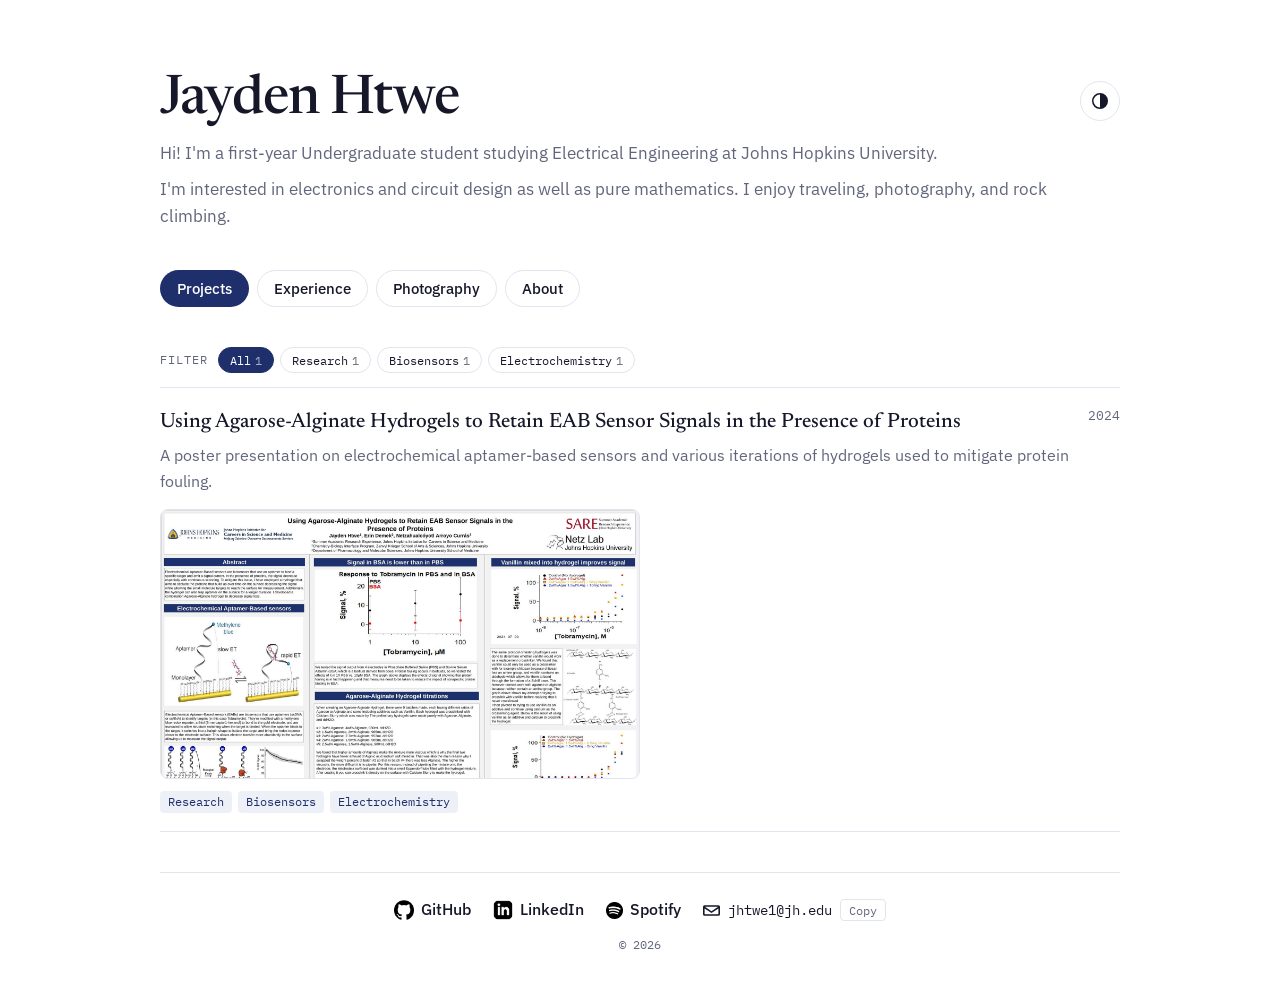
==== index.html @ 008e5179 "better dark mode + switzerland photos" ====
<!doctype html>
<html lang="en">
<head>
  <meta charset="utf-8">
  <meta name="viewport" content="width=device-width, initial-scale=1">
  <script>
    (function () {
      var d = document.documentElement, m = 'light', t = 'indigo';
      try { m = localStorage.getItem('mode') || m; t = localStorage.getItem('theme') || t; } catch (e) {}
      d.dataset.mode = m; d.dataset.theme = t;
    })();
  </script>
  <title>Jayden Htwe</title>
  <link rel="preconnect" href="https://fonts.googleapis.com">
  <link rel="preconnect" href="https://fonts.gstatic.com" crossorigin>
  <link rel="stylesheet" href="https://fonts.googleapis.com/css2?family=Newsreader:opsz,wght@6..72,400;6..72,500&family=IBM+Plex+Sans:wght@400;500&family=IBM+Plex+Mono:wght@400&display=swap">
  <link rel="stylesheet" href="style.css">
</head>
<body>
<div class="wrap">
  <header>
  <div class="title-row">
    <h1 id="name">Jayden Htwe</h1>
    <div class="theme">
      <button class="theme-btn" id="theme-btn" type="button" aria-haspopup="true" aria-expanded="false" aria-controls="theme-menu" aria-label="Appearance settings">
        <svg viewBox="0 0 20 20" aria-hidden="true"><circle cx="10" cy="10" r="7.25" fill="none" stroke="currentColor" stroke-width="1.5"/><path d="M10 2.75a7.25 7.25 0 0 1 0 14.5z" fill="currentColor"/></svg>
      </button>
      <div class="theme-menu" id="theme-menu" role="dialog" aria-label="Appearance" hidden>
        <p class="label">Mode</p>
        <div class="seg" role="group" aria-label="Mode">
          <button type="button" data-mode="light" aria-pressed="false">Light</button>
          <button type="button" data-mode="dark" aria-pressed="false">Dark</button>
        </div>
        <p class="label">Theme</p>
        <div class="swatches" id="swatches" role="group" aria-label="Color theme"></div>
      </div>
    </div>
  </div>
    <div class="bio" id="bio">
      <p>Hi! I'm a first-year Undergraduate student studying Electrical Engineering at Johns Hopkins University.</p>
      <p>I'm interested in electronics and circuit design as well as pure mathematics. I enjoy traveling, photography, and rock climbing.</p>
    </div>
  </header>

  <!-- sections -->
  <nav role="tablist" aria-label="Sections" class="no-anim">
    <span class="pill" aria-hidden="true"></span>
    <button role="tab" id="tab-projects" aria-controls="projects" aria-selected="true">Projects</button>
    <button role="tab" id="tab-experience" aria-controls="experience" aria-selected="false">Experience</button>
    <button role="tab" id="tab-photography" aria-controls="photography" aria-selected="false">Photography</button>
    <button role="tab" id="tab-about" aria-controls="about" aria-selected="false">About</button>
  </nav>

  <!-- projects -->
  <main>
    <section class="panel" id="projects" role="tabpanel" aria-labelledby="tab-projects">
      <div class="filters" id="filters" role="group" aria-label="Filter projects by topic"></div>
      <article class="item project" data-project="hydrogel-eab" tabindex="0" role="button" aria-label="Open Using Agarose-Alginate Hydrogels to Retain EAB Sensor Signals in the Presence of Proteins">
        <h3>Using Agarose-Alginate Hydrogels to Retain EAB Sensor Signals in the Presence of Proteins<span class="arrow" aria-hidden="true">→</span></h3>
        <span class="meta">2024</span>
        <p>A poster presentation on electrochemical aptamer-based sensors and various iterations of hydrogels used to mitigate protein fouling.</p>
        <figure class="preview"><img data-img="poster" alt="Research poster preview"></figure>
        <div class="tags">
          <span>
            Research
          </span>
          <span>
            Biosensors
          </span>
          <span>
            Electrochemistry
          </span>
        </div>
      </article>
    </section>

    <section class="detail" id="detail" hidden>
      <button class="back" id="back" type="button">← All projects</button>
      <div id="detail-body"></div>
    </section>

    <template id="p-hydrogel-eab">
      <p class="label">Research poster · Summer 2024</p>
      <h2>Using Agarose-Alginate Hydrogels to Retain EAB Sensor Signals in the Presence of Proteins</h2>
      <p class="lede">A poster presentation on electrochemical aptamer-based sensors and various iterations of hydrogels used to mitigate protein fouling.</p>
      <p class="byline">Jayden Htwe, Erin Demek, Netzahualcóyotl Arroyo Currás · Netz Lab, Johns Hopkins University · Summer Academic Research Experience (SARE)</p>
      <div class="tags"><span>Research</span><span>Biosensors</span><span>Electrochemistry</span><span>Hydrogels</span></div>
      <figure class="shot-img" role="button" tabindex="0" data-lightbox="poster" data-caption="Using Agarose-Alginate Hydrogels to Retain EAB Sensor Signals in the Presence of Proteins" aria-label="View the full poster">
        <img data-img="poster" alt="Research poster: Using Agarose-Alginate Hydrogels to Retain EAB Sensor Signals in the Presence of Proteins">
        <figcaption>Click to view the full poster</figcaption>
      </figure>
      <p class="label">The problem</p>
      <p>Electrochemical Aptamer-Based sensors are biosensors that use aptamers to identify targets, bind to them, then transfer electrons between it and the electrode surface which is called the "signal output". However, during long intervals of scanning, there is accumulating protein build up (aka protein fouling) which hinders the ability for the aptamer to bind to its target and therefore diminishes the signal output.</p>
      <p class="label">What I did</p>
      <ul>
        <li>Compared the signal response in Phosphate Buffered Saline (PBS) and Bovine Serum Albumin (BSA) to demonstrate the impact of protein fouling.</li>
        <li>Applied various batches of Agarose and Alginate in varying concentrations onto electrodes.</li>
        <li>Tested Vanillin as an additive and possible crosslinker for the Agarose-Alginate hydrogels.</li>
      </ul>
      <p class="label">What I found</p>
      <p>The data suggest that there is a possibility that Vanillin could be crosslinking the hydrogel through Hydrogen bonds creating a stronger hydrogel and reuslting in higher signal output.</p>
    </template>

    <!-- experiences -->
    <section class="panel" id="experience" role="tabpanel" aria-labelledby="tab-experience" hidden>
      <p class="label">Experience</p>

      <article class="tl current">
        <div class="tl-body">
          <p class="tl-date">Aug 2026 · Present</p>
          <h3>B.S. in Electrical Engineering, Minor in Mathematics</h3>
          <p class="tl-org">Johns Hopkins University · Baltimore, MD</p>
          <p></p>
        </div>
        <figure class="tl-img logo"><img data-img="jhu" alt="Johns Hopkins University"></figure>
      </article>

      <article class="tl">
        <div class="tl-body">
          <p class="tl-date">Jun 2024 · Aug 2024</p>
          <h3>Research Intern</h3>
          <p class="tl-org">Netz Lab · Baltimore, MD</p>
          <p>Conducted research regarding electrochemistry, bioengineering, and hydrogels with the Netz Lab (now at UNC Chapel Hill) to better understand affinity-based receptors and forward development for implantable biosensors.</p>
        </div>
        <figure class="tl-img logo"><img data-img="netz" alt="Netz Lab, Johns Hopkins University"></figure>
      </article>

      <article class="tl">
        <div class="tl-body">
          <p class="tl-date">Sep 2022 · May 2026</p>
          <h3>Eastern Tech 5839B Journalist</h3>
          <p class="tl-org">Vex V5 Robotics · Essex, MD</p>
          <p>Logged entries for CAD designs, code, and game strategy. </p>
          <p>Innovate Award at Calvert Hall Cardinal Classic 2025-2026</p>
        </div>
        <figure class="tl-img logo"><img data-img="vex" alt="Eastern Technical High School"></figure>
      </article>
    </section>

    <section class="panel" id="photography" role="tabpanel" aria-labelledby="tab-photography" hidden>
      <p class="label">Photography</p>
      <div class="gallery">
        <figure class="photo folder" tabindex="0" role="button" aria-label="Open album: Türkiye · April 2026">
          <img src="images/photography/turkiye/IMG_3530.JPG" alt="Türkiye · April 2026" loading="lazy">
          <figcaption>Türkiye · April 2026</figcaption>
          <div class="folder-photos">
            <img src="images/photography/turkiye/IMG_3451.JPG" alt="Dolmabahçe Sarayı, Istanbul" loading="lazy">
            <img src="images/photography/turkiye/IMG_3460.JPG" alt="Muayede Salonu (Ceremonial Hall), Dolmabahçe Sarayı" loading="lazy">
            <img src="images/photography/turkiye/IMG_3479.JPG" alt="Selamlık of Dolmabahçe Sarayı" loading="lazy">
            <img src="images/photography/turkiye/IMG_3515.JPG" alt="Kadıköy, Istanbul" loading="lazy">
            <img src="images/photography/turkiye/IMG_3519.JPG" alt="Kadıköy Fish Market" loading="lazy">
            <img src="images/photography/turkiye/IMG_3522.JPG" alt="Hagia Sophia, Istanbul" loading="lazy">
            <img src="images/photography/turkiye/IMG_3523.JPG" alt="Sultanahmet Camii, Istanbul" loading="lazy">
            <img src="images/photography/turkiye/IMG_3530.JPG" alt="Kapalıçarşı (Grand Bazaar)" loading="lazy">
            <img src="images/photography/turkiye/IMG_3592.JPG" alt="Kapadokya, Nevşehir" loading="lazy">
            <!--img src="images/photography/turkiye/" alt="" loading="lazy"-->
            <!--img src="images/photography/turkiye/" alt="" loading="lazy"-->
          </div>
        </figure>
        <figure class="photo folder" tabindex="0" role="button" aria-label="Open album: Italy · April 2026">
          <img src="images/photography/italy/IMG_1644.jpg" alt="Italy · April 2026" loading="lazy">
          <figcaption>Italy · April 2026</figcaption>
          <div class="folder-photos">
            <img src="images/photography/italy/IMG_1644.jpg" alt="Amphitheatrum Flavium, Roma" loading="lazy">
            <img src="images/photography/italy/IMG_1772.JPG" alt="Amphitheatrum Flavium, Roma" loading="lazy">
            <img src="images/photography/italy/IMG_3247.JPG" alt="Cattedrale di Santa Maria del Fiore, Firenze" loading="lazy">
            <img src="images/photography/italy/IMG_3263.JPG" alt="La Torre Pendente di Pisa" loading="lazy">
            <img src="images/photography/italy/IMG_3311.JPG" alt="Casa dei Vettii (VI.15.1), Pompeii" loading="lazy">
            <img src="images/photography/italy/IMG_3417.JPG" alt="Fontana di Trevi, Roma" loading="lazy">
            <img src="images/photography/italy/IMG_2019.jpg" alt="Basilica di Santa Maria ad Martyres (The Pantheon), Roma" loading="lazy">
            <img src="images/photography/italy/IMG_2062.jpg" alt="Scuola di Atene by Raphael" loading="lazy">
            <img src="images/photography/italy/IMG_2067.jpg" alt="Capella Sistina, Città del Vaticano" loading="lazy">
            <!--img src="images/photography/italy/" alt="" loading="lazy"-->
          </div>
        </figure>
        
        <figure class="photo folder" tabindex="0" role="button" aria-label="Open album: Cotswolds · April 2026">
          <img src="images/photography/cotswolds/IMG_3097.JPG" alt="Cotswolds · April 2026" loading="lazy">
          <figcaption>Cotswolds · April 2026</figcaption>
          <div class="folder-photos">
            <img src="images/photography/cotswolds/IMG_3096.JPG" alt="River Windrush, Bourton-on-the-Water" loading="lazy">
            <img src="images/photography/cotswolds/IMG_3097.JPG" alt="The Cotswolds Shop, Bourton-on-the-Water" loading="lazy">
            <img src="images/photography/cotswolds/IMG_3100.JPG" alt="An Assortment of Grape Hyacinths" loading="lazy">
            <img src="images/photography/cotswolds/IMG_3102.JPG" alt="The Little Nook, Bourton-on-the-Water" loading="lazy">
            <img src="images/photography/cotswolds/IMG_3112.JPG" alt="Manor Cose B&B, Bourton-on-the-Water" loading="lazy">
          </div>
        </figure>

        <figure class="photo folder" tabindex="0" role="button" aria-label="Open album: Switzerland · July 2023">
          <img src="" alt="Switzerland · July 2023" loading="lazy">
          <figcaption>Switzerland · July 2023</figcaption>
          <div class="folder-photos">
            <img src="images/photography/switzerland/IMG_7959.jpg" alt="Bern, Switzerland" loading="lazy">
            <img src="images/photography/switzerland/untereschleuse.jpeg" alt="Untere Schleuse, Thun" loading="lazy">
            <img src="images/photography/switzerland/iseltwald.jpeg" alt="Iseltwald, Switzerland" loading="lazy">
            <img src="images/photography/switzerland" alt="" loading="lazy">
            <img src="images/photography/switzerland" alt="" loading="lazy">
          </div>
        </figure>
  
      </div>
    </section>

    <!-- about -->
    <section class="panel prose" id="about" role="tabpanel" aria-labelledby="tab-about" hidden>
      <p class="label">About</p>
      <p>I like to make stuff in Blender and play Geometry Dash</p>
      <p class="label section-gap">Skills</p>
      
      <div class="skill-grid">
        <div class="skill"><span class="glyph has-img" aria-hidden="true"><img src="images/about/python.png" alt=""></span><span class="skill-text"><span class="skill-name">Python</span><span class="skill-kind">Language</span></span></div>
        <div class="skill"><span class="glyph has-img" aria-hidden="true"><img src="images/about/java.png" alt=""></span><span class="skill-text"><span class="skill-name">Java</span><span class="skill-kind">Language</span></span></div>
        <div class="skill"><span class="glyph has-img" aria-hidden="true"><img src="images/about/matlab.png" alt=""></span><span class="skill-text"><span class="skill-name">MATLAB</span><span class="skill-kind">Language</span></span></div>
        <div class="skill"><span class="glyph has-img" aria-hidden="true"><img src="images/about/html.jpg" alt=""></span><span class="skill-text"><span class="skill-name">HTML</span><span class="skill-kind">Language</span></span></div>
        <div class="skill"><span class="glyph has-img" aria-hidden="true"><img src="images/about/excel.png" alt=""></span><span class="skill-text"><span class="skill-name">Microsoft Excel</span><span class="skill-kind">Application</span></span></div>
        <div class="skill cert" role="button" tabindex="0" data-lightbox="cert-autocad" data-caption="Autodesk Certified User: AutoCAD · February 24, 2026" aria-label="View AutoCAD certification"><span class="glyph has-img" aria-hidden="true"><img src="images/about/autocad.png" alt=""></span><span class="skill-text"><span class="skill-name">AutoCAD</span><span class="skill-kind">CAD · <span class="cert-chip">Certified</span></span></span></div>
        <div class="skill cert" role="button" tabindex="0" data-lightbox="cert-inventor" data-caption="Autodesk Certified User: Inventor · March 14, 2025" aria-label="View Autodesk Inventor certification"><span class="glyph has-img" aria-hidden="true"><img src="images/about/inventor.png" alt=""></span><span class="skill-text"><span class="skill-name">Autodesk Inventor</span><span class="skill-kind">3D CAD · <span class="cert-chip">Certified</span></span></span></div>
        <div class="skill"><span class="glyph has-img" aria-hidden="true"><img src="images/about/blender.png" alt=""></span><span class="skill-text"><span class="skill-name">Blender</span><span class="skill-kind">3D Modeling</span></span></div>
      </div>
    </section>
  </main>

  <div class="lightbox" id="lightbox" hidden role="dialog" aria-modal="true" aria-label="Image preview">
    <div class="lb-inner">
      <button class="lb-close" id="lb-close" type="button" aria-label="Close">×</button>
      <img id="lb-img" alt="">
      <p class="lb-cap" id="lb-cap"></p>
      <button class="lb-nav lb-prev" id="lb-prev" type="button" aria-label="Previous photo" hidden>‹</button>
      <button class="lb-nav lb-next" id="lb-next" type="button" aria-label="Next photo" hidden>›</button>
      <p class="lb-count" id="lb-count" hidden></p>
    </div>
  </div>

  <!-- bottom linked buttons -->
  <footer>
    <div class="links">
      <a href="https://github.com/jaydenhtwe" target="_blank" rel="noopener" id="gh">
        <img class="gh" src="images/github.png" width="20" height="20" alt="">
        GitHub
      </a>
      <a href="https://www.linkedin.com/in/jaydenhtwe/" target="_blank" rel="noopener" id="li">
        <img class="li-icon" src="images/linkedin.png" width="20" height="20" alt="">
        LinkedIn
      </a>
      <a href="https://open.spotify.com/user/isl62novs6fvm3y0r6a077htp" target="_blank" rel="noopener" id="sp">
        <img class="sp-icon" src="images/spotify.png" alt="">
        Spotify
      </a>
      <span class="links" style="gap:8px">
        <a href="mailto:jhtwe1@jh.edu" id="mail" aria-label="Email">
          <svg viewBox="0 0 16 16" aria-hidden="true"><path d="M1.5 3h13A1.5 1.5 0 0116 4.5v7a1.5 1.5 0 01-1.5 1.5h-13A1.5 1.5 0 010 11.5v-7A1.5 1.5 0 011.5 3zm.3 1.5L8 8.6l6.2-4.1H1.8zM14.5 6L8 10.3 1.5 6v5.5h13V6z"/></svg>
        </a>
        <span class="email" id="email-text">jhtwe1@jh.edu</span>
        <button class="copy" id="copy" type="button">Copy</button>
      </span>
    </div>
    <div class="foot-right">
      <span class="fine">© <span id="yr">2026</span></span>
    </div>
  </footer>
</div>

<script src="script.js"></script>
</body>
</html>
---- style.css ----
/* Base reset */
html { -webkit-text-size-adjust: 100%; }
body { margin: 0; }
img { max-width: 100%; }
[hidden] { display: none !important; }

:root {
  --bg: #ffffff;
  --ink: #16182a;
  --muted: #62667c;
  --line: #e3e5ee;
  --accent: #1f2f6b;
  --accent-soft: #eef0f8;
  --display: "Newsreader", Georgia, "Times New Roman", serif;
  --body: "IBM Plex Sans", system-ui, -apple-system, "Segoe UI", sans-serif;
  --mono: "IBM Plex Mono", ui-monospace, Menlo, Consolas, monospace;
}
html, body { background: var(--bg); color: var(--ink); }
body { font-family: var(--body); font-size: 16px; line-height: 1.6; }
.wrap {
  max-width: 1000px; margin: 0 auto;
  padding-inline: 20px; padding-block: 72px 40px;
  min-height: 100%; box-sizing: border-box;
  display: flex; flex-direction: column; gap: 40px;
}
header { display: flex; flex-direction: column; gap: 10px; font-size: 1.08rem; max-width: 100ch; }
h1 {
  font-family: var(--display); font-weight: 500;
  font-size: clamp(2.4rem, 7vw, 3.4rem); line-height: 1.05;
  letter-spacing: -0.015em; margin: 0; text-wrap: balance;
}
.bio { color: var(--muted); font-size: inherit; display: flex; flex-direction: column; gap: 8px; }
.bio p { margin: 0; }

nav { display: flex; flex-wrap: wrap; gap: 8px; position: relative; }
nav .pill {
  position: absolute; left: 0; top: 0; z-index: 0;
  border-radius: 999px; background: var(--accent);
  transition: transform .42s cubic-bezier(.65,0,.25,1), width .42s cubic-bezier(.65,0,.25,1), height .42s cubic-bezier(.65,0,.25,1);
  pointer-events: none;
}
nav.no-anim .pill { transition: none; }
nav button {
  position: relative; z-index: 1;
  font: 500 0.92rem var(--body);
  padding: 8px 16px; border-radius: 999px;
  border: 1px solid var(--line); background: transparent; color: var(--ink);
  cursor: pointer; transition: border-color .2s, color .3s, transform .15s;
}
nav button:hover { border-color: var(--accent); }
nav button:active { transform: scale(0.96); }
nav button[aria-selected="true"] { border-color: transparent; color: var(--bg); }

@keyframes panel-in {
  from { opacity: 0; transform: translateX(var(--dx, 0px)); }
  to { opacity: 1; transform: none; }
}
.panel.enter > * {
  animation: panel-in .45s cubic-bezier(.2,.7,.2,1) both;
  animation-delay: calc(var(--i, 0) * 55ms);
}
nav button:focus-visible, .links a:focus-visible, .copy:focus-visible { outline: 2px solid var(--accent); outline-offset: 3px; }

main { flex: 1; }
.panel { display: flex; flex-direction: column; gap: 0; }
.label {
  font-family: var(--mono); font-size: 0.75rem; text-transform: uppercase;
  letter-spacing: 0.08em; color: var(--muted); margin: 0 0 12px;
}
.item { padding-block: 18px; border-top: 1px solid var(--line); display: grid; grid-template-columns: 1fr auto; gap: 4px 16px; }
.item:last-child { border-bottom: 1px solid var(--line); }
.item h3 { font-family: var(--display); font-weight: 500; font-size: 1.3rem; margin: 0; min-width: 0; }
.item h3 a { color: var(--ink); text-decoration: none; }
.item h3 a:hover { color: var(--accent); text-decoration: underline; text-underline-offset: 3px; }
.item.project { cursor: pointer; outline: none; position: relative; isolation: isolate; }
.item.project::before {
  content: ""; position: absolute; z-index: -1;
  top: -1px; bottom: -1px; left: -14px; right: -14px;
  border-radius: 12px; background: var(--accent-soft);
  opacity: 0; transform: scale(0.985);
  transition: opacity .2s, transform .25s cubic-bezier(.2,.7,.2,1);
}
.item.project:hover::before, .item.project:focus-visible::before { opacity: 1; transform: none; }
.item.project:focus-visible::before { box-shadow: 0 0 0 2px var(--accent); }
.item.project:hover h3, .item.project:focus-visible h3 { color: var(--accent); }
.preview {
  grid-column: 1 / -1; margin: 10px 0 2px; aspect-ratio: 16 / 9; width: 50%; max-width: 100%;
  border-radius: 8px; overflow: hidden; background: var(--accent-soft);
  border: 1px solid var(--line); box-sizing: border-box;
}
.preview img { width: 100%; height: 100%; object-fit: cover; display: block; transition: transform .5s cubic-bezier(.2,.7,.2,1); }
.item.project:hover .preview img { transform: scale(1.03); }
.preview .ph { width: 100%; height: 100%; display: grid; place-items: center; font-family: var(--mono); font-size: 0.78rem; color: var(--muted); }
.item.project:hover .preview { border-color: var(--accent); }
.filters { display: flex; flex-wrap: wrap; align-items: center; gap: 6px; margin-bottom: 14px; }
.filters .f-label { font-family: var(--mono); font-size: 0.72rem; text-transform: uppercase; letter-spacing: 0.08em; color: var(--muted); margin-right: 4px; }
.filter {
  font: 0.78rem var(--mono); padding: 4px 11px; border-radius: 999px;
  border: 1px solid var(--line); background: var(--bg); color: var(--ink);
  cursor: pointer; transition: background .2s, color .2s, border-color .2s, transform .15s;
}
.filter:hover { border-color: var(--accent); color: var(--accent); }
.filter:active { transform: scale(0.95); }
.filter[aria-pressed="true"] { background: var(--accent); border-color: var(--accent); color: var(--bg); }
.filter:focus-visible { outline: 2px solid var(--accent); outline-offset: 2px; }
.filter .n { opacity: .6; margin-left: 4px; font-variant-numeric: tabular-nums; }
.item.project { transition: opacity .3s, filter .3s; }
.item.project.dim { opacity: .32; filter: grayscale(1); }
.item.project.dim:hover, .item.project.dim:focus-visible { opacity: .7; }
.tags span { transition: background .2s, color .2s; }
.tags span.match { background: var(--accent); color: var(--bg); }
.arrow { display: inline-block; margin-left: 6px; color: var(--accent); opacity: 0; transform: translateX(-6px); transition: opacity .2s, transform .25s; }
.item.project:hover .arrow, .item.project:focus-visible .arrow { opacity: 1; transform: none; }
@media (hover: none) { .arrow { opacity: 1; transform: none; } }

.detail { display: flex; flex-direction: column; gap: 18px; }
.detail.enter > * { animation: panel-in .45s cubic-bezier(.2,.7,.2,1) both; animation-delay: calc(var(--i, 0) * 55ms); }
.back { align-self: flex-start; font: 500 0.88rem var(--body); color: var(--muted); background: var(--bg); border: 1px solid var(--line); border-radius: 999px; padding: 6px 14px; cursor: pointer; transition: color .2s, border-color .2s; }
.back:hover { color: var(--accent); border-color: var(--accent); }
.back:focus-visible { outline: 2px solid var(--accent); outline-offset: 3px; }
#detail-body { display: flex; flex-direction: column; gap: 16px; min-width: 0; }
#detail-body h2 { font-family: var(--display); font-weight: 500; font-size: clamp(1.9rem, 5vw, 2.5rem); line-height: 1.1; margin: 0; text-wrap: balance; }
#detail-body .label { margin: 8px 0 -8px; }
#detail-body p, #detail-body ul { margin: 0; max-width: none; }
#detail-body ul { padding-left: 1.2em; display: flex; flex-direction: column; gap: 6px; }
#detail-body .lede { font-size: 1.1rem; color: var(--muted); }
#detail-body .tags { margin: 0; }
.shot { aspect-ratio: 16 / 9; max-width: 100%; border: 1px dashed var(--line); border-radius: 8px; background: var(--accent-soft); display: grid; place-items: center; font-family: var(--mono); font-size: 0.8rem; color: var(--muted); }
.detail-links { display: flex; flex-wrap: wrap; gap: 10px; }
.detail-links a { font: 500 0.9rem var(--body); text-decoration: none; padding: 8px 16px; border-radius: 999px; border: 1px solid var(--accent); color: var(--accent); transition: background .2s, color .2s; }
.detail-links a:first-child { background: var(--accent); color: var(--bg); }
.detail-links a:hover { background: var(--accent); color: var(--bg); }
.detail-links a:focus-visible { outline: 2px solid var(--accent); outline-offset: 3px; }

/* Experience timeline */
.tl {
  position: relative;
  display: grid; grid-template-columns: minmax(0, 1fr) 200px; gap: 12px 24px;
  padding-left: 36px; padding-bottom: 36px; align-items: start;
}
.tl::before { /* rail segment from this dot down to the next one */
  content: ""; position: absolute; left: 7px; top: 14px; bottom: -6px; width: 2px; background: var(--line);
}
.tl:last-child::before { display: none; }
.tl:last-child { padding-bottom: 4px; }
.tl::after { /* the dot */
  content: ""; position: absolute; left: 1px; top: 3px; width: 10px; height: 10px;
  border-radius: 50%; border: 2px solid var(--accent); background: var(--bg);
  transition: transform .2s;
}
.tl.current::after { background: var(--accent); box-shadow: 0 0 0 5px var(--accent-soft); }
.tl:hover::after { transform: scale(1.25); }
.tl-body { min-width: 0; display: flex; flex-direction: column; gap: 4px; }
.tl-body h3 { font-family: var(--display); font-weight: 500; font-size: 1.3rem; line-height: 1.25; margin: 0; text-wrap: balance; }
.tl-body p { margin: 0; color: var(--muted); }
.tl-date { font-family: var(--mono); font-size: 0.78rem !important; text-transform: uppercase; letter-spacing: 0.06em; color: var(--accent) !important; font-variant-numeric: tabular-nums; }
.tl-org { color: var(--ink) !important; font-weight: 500; margin-bottom: 4px !important; }
.tl-img { margin: 0; aspect-ratio: 4 / 3; max-width: 100%; border-radius: 8px; overflow: hidden; background: var(--accent-soft); }
.tl-img img { width: 100%; height: 100%; object-fit: cover; display: block; transition: transform .4s cubic-bezier(.2,.7,.2,1); }
.tl:hover .tl-img img { transform: scale(1.04); }
.tl-img.logo { background: #ffffff; border: 1px solid var(--line); box-sizing: border-box; }
.tl-img.logo img { object-fit: contain; padding: 14px; box-sizing: border-box; }
.tl-img .ph { width: 100%; height: 100%; display: grid; place-items: center; border: 1px dashed var(--line); border-radius: 8px; box-sizing: border-box; font-family: var(--mono); font-size: 0.78rem; color: var(--muted); }
@media (max-width: 560px) {
  .tl { grid-template-columns: minmax(0, 1fr); padding-left: 30px; }
  .tl-img { max-width: 320px; }
}

.preview img { object-position: top center; }
.byline { font-size: 0.9rem; color: var(--muted); }
.shot-img { margin: 0; cursor: zoom-in; border: 1px solid var(--line); border-radius: 8px; overflow: hidden; background: var(--bg); transition: border-color .2s; }
.shot-img:hover { border-color: var(--accent); }
.shot-img:focus-visible { outline: 2px solid var(--accent); outline-offset: 3px; }
.shot-img img { display: block; width: 100%; height: auto; }
.shot-img figcaption { font-family: var(--mono); font-size: 0.75rem; color: var(--muted); padding: 8px 12px; border-top: 1px solid var(--line); }
.skill.cert { cursor: zoom-in; }
.skill.cert:focus-visible { outline: 2px solid var(--accent); outline-offset: 3px; }
.cert-chip { color: var(--accent); font-weight: 500; }

.lightbox {
  position: fixed; inset: 0; z-index: 50;
  display: grid; place-items: center;
  padding: calc(16px + env(safe-area-inset-top, 0px)) 16px calc(16px + env(safe-area-inset-bottom, 0px));
  background: rgba(22, 24, 42, 0.72);
  animation: lb-fade .25s ease both;
}
.lb-inner { position: relative; max-width: min(1100px, 100%); max-height: 100%; display: flex; flex-direction: column; gap: 10px; animation: lb-pop .35s cubic-bezier(.2,.7,.2,1) both; }
.lb-inner img { max-width: 100%; max-height: calc(100vh - 120px); object-fit: contain; border-radius: 6px; background: #ffffff; box-shadow: 0 20px 60px rgba(0,0,0,.35); }
.lb-cap { margin: 0; color: #ffffff; font-size: 0.9rem; text-align: center; }
.lb-close { position: absolute; top: 10px; right: 10px; z-index: 1; width: 36px; height: 36px; border-radius: 50%; border: none; background: #ffffff; color: #16182a; font-size: 1.4rem; line-height: 1; cursor: pointer; box-shadow: 0 4px 14px rgba(0,0,0,.25); }
.lb-close:focus-visible { outline: 2px solid var(--accent); outline-offset: 3px; }
@keyframes lb-fade { from { opacity: 0; } to { opacity: 1; } }
@keyframes lb-pop { from { opacity: 0; transform: scale(.96) translateY(8px); } to { opacity: 1; transform: none; } }

.item .meta { font-family: var(--mono); font-size: 0.8rem; color: var(--muted); white-space: nowrap; font-variant-numeric: tabular-nums; align-self: baseline; }
.item p { grid-column: 1 / -1; margin: 0; color: var(--muted); }
.tags { grid-column: 1 / -1; display: flex; flex-wrap: wrap; gap: 6px; margin-top: 6px; }
.tags span { font-family: var(--mono); font-size: 0.74rem; padding: 2px 8px; border-radius: 4px; background: var(--accent-soft); color: var(--accent); }
.prose p { margin: 0 0 14px; max-width: 62ch; }
.skills { display: flex; flex-wrap: wrap; gap: 6px; margin-top: 8px; }
.skills span { font-family: var(--mono); font-size: 0.8rem; padding: 3px 10px; border: 1px solid var(--line); border-radius: 4px; }
.section-gap { margin-top: 32px; }
.skill-grid { display: grid; grid-template-columns: repeat(auto-fill, minmax(160px, 1fr)); gap: 10px; }
.skill {
  display: flex; align-items: center; gap: 12px; min-width: 0;
  padding: 10px 12px; border: 1px solid var(--line); border-radius: 8px; background: var(--bg);
  transition: border-color .2s, transform .2s cubic-bezier(.2,.7,.2,1);
}
.skill:hover { border-color: var(--accent); transform: translateY(-2px); }
.glyph {
  flex: none; width: 40px; height: 40px; border-radius: 8px; overflow: hidden;
  display: grid; place-items: center;
  background: var(--accent-soft); color: var(--accent);
  font: 500 0.82rem var(--mono); letter-spacing: -0.02em;
  transition: background .2s, color .2s;
}
.skill:hover .glyph { background: var(--accent); color: var(--bg); }
.glyph img { width: 100%; height: 100%; object-fit: contain; display: block; }
.glyph.has-img { background: #ffffff; border: 1px solid var(--line); box-sizing: border-box; }
.skill:hover .glyph.has-img { background: #ffffff; border-color: var(--accent); }
.skill-text { display: flex; flex-direction: column; min-width: 0; line-height: 1.3; }
.skill-name { font-weight: 500; overflow-wrap: anywhere; }
.skill-kind { font-family: var(--mono); font-size: 0.72rem; color: var(--muted); }

footer { border-top: 1px solid var(--line); padding-top: 24px; display: flex; flex-direction: column; align-items: center; gap: 12px; text-align: center; }
.links { display: flex; flex-wrap: wrap; gap: 10px 22px; align-items: center; justify-content: center; }
.links a, .email { color: var(--ink); text-decoration: none; font-weight: 500; display: inline-flex; align-items: center; gap: 7px; }
.links a:hover { color: var(--accent); }
.links svg { width: 17px; height: 17px; fill: currentColor; flex: none; }
.sp-icon { width: 17px; height: 17px; flex: none; object-fit: contain; display: block; }
.email { font-family: var(--mono); font-weight: 400; font-size: 0.88rem; user-select: all; }
.copy { font: 0.78rem var(--mono); border: 1px solid var(--line); background: var(--bg); color: var(--muted); padding: 2px 8px; border-radius: 4px; cursor: pointer; }
.copy:hover { color: var(--accent); border-color: var(--accent); }
.foot-right { display: flex; flex-direction: column; align-items: center; gap: 6px; }
.fine { font-family: var(--mono); font-size: 0.75rem; color: var(--muted); }

@media (max-width: 480px) {
  .wrap { padding-block: 48px 32px; gap: 32px; }
  .item { grid-template-columns: 1fr; }
  .item .meta { white-space: normal; }
}
@media (prefers-reduced-motion: reduce) { * { transition: none !important; animation: none !important; } }

.gallery { columns: 3 220px; column-gap: 12px; }
.photo {
  break-inside: avoid; margin: 0 0 12px; position: relative;
  border-radius: 8px; overflow: hidden; cursor: zoom-in; background: var(--accent-soft);
  outline: none;
}
.photo img { display: block; width: 100%; height: auto; transition: transform .5s cubic-bezier(.2,.7,.2,1); }
.photo figcaption {
  position: absolute; left: 0; right: 0; bottom: 0;
  padding: 24px 12px 10px; font-family: var(--mono); font-size: 0.75rem; color: #ffffff;
  background: linear-gradient(to top, rgba(22,24,42,.7), rgba(22,24,42,0));
  opacity: 0; transform: translateY(6px); transition: opacity .25s, transform .25s;
}
.photo:hover img, .photo:focus-visible img { transform: scale(1.04); }
.photo:hover figcaption, .photo:focus-visible figcaption { opacity: 1; transform: none; }
.photo:focus-visible { box-shadow: 0 0 0 2px var(--accent); }
@media (hover: none) { .photo figcaption { opacity: 1; transform: none; } }

.lb-nav {
  position: absolute; top: 50%; transform: translateY(-50%);
  width: 42px; height: 42px; border-radius: 50%; border: none;
  background: rgba(255,255,255,.92); color: #16182a; font-size: 1.3rem; line-height: 1;
  cursor: pointer; box-shadow: 0 4px 14px rgba(0,0,0,.25); transition: background .2s, transform .15s;
}
.lb-nav:hover { background: #ffffff; }
.lb-nav:active { transform: translateY(-50%) scale(.94); }
.lb-nav:focus-visible { outline: 2px solid var(--accent); outline-offset: 3px; }
.lb-prev { left: 12px; }
.lb-next { right: 12px; }
.lb-count { font-family: var(--mono); font-size: 0.75rem; color: rgba(255,255,255,.75); text-align: center; margin: -4px 0 0; }

.photo.folder {
  overflow: visible; margin: 0 10px 22px 0;
  box-shadow: 5px 5px 0 -1px var(--bg), 5px 5px 0 0 var(--line), 10px 10px 0 -1px var(--bg), 10px 10px 0 0 var(--line);
}
.photo.folder > img { border-radius: 8px; }
.photo.folder > figcaption { border-radius: 0 0 8px 8px; opacity: 1; transform: none; font-size: 0.8rem; }
.photo.folder:focus-visible { box-shadow: 5px 5px 0 -1px var(--bg), 5px 5px 0 0 var(--line), 10px 10px 0 -1px var(--bg), 10px 10px 0 0 var(--line), 0 0 0 2px var(--accent); }
.photo.folder:hover > img, .photo.folder:focus-visible > img { transform: none; filter: brightness(1.05); }
.folder-photos { display: none; }
.folder-badge {
  position: absolute; top: 10px; right: 10px;
  display: inline-flex; align-items: center; gap: 5px;
  font-family: var(--mono); font-size: 0.72rem; padding: 3px 8px; border-radius: 999px;
  background: rgba(255,255,255,.92); color: #16182a;
}
.folder-badge svg { width: 12px; height: 12px; fill: none; stroke: currentColor; stroke-width: 1.3; }

/* Album hover highlight */
.photo.folder {
  transition: transform .25s cubic-bezier(.2,.7,.2,1), box-shadow .25s ease;
}
.photo.folder:hover,
.photo.folder:focus-visible {
  transform: translate(-2px, -5px);
}
.photo.folder:hover {
  box-shadow:
    7px 7px 0 -1px var(--bg), 7px 7px 0 0 var(--accent),
    14px 14px 0 -1px var(--bg), 14px 14px 0 0 var(--line);
}
.photo.folder:hover > img { filter: brightness(1.06); }

/* theme button and menu */
.title-row { display: flex; align-items: center; justify-content: space-between; gap: 16px; }
.theme { position: relative; flex: none; }
.theme-btn {
  width: 40px; height: 40px; border-radius: 50%; padding: 0;
  display: grid; place-items: center; cursor: pointer;
  border: 1px solid var(--line); background: var(--bg); color: var(--ink);
  transition: border-color .2s, color .2s, transform .15s;
}
.theme-btn svg { width: 20px; height: 20px; }
.theme-btn:hover { border-color: var(--accent); color: var(--accent); }
.theme-btn:active { transform: scale(.94); }
.theme-btn:focus-visible, .seg button:focus-visible, .swatch:focus-visible { outline: 2px solid var(--accent); outline-offset: 3px; }
.theme-menu {
  position: absolute; right: 0; top: calc(100% + 10px); z-index: 20; width: 230px;
  padding: 14px; border: 1px solid var(--line); border-radius: 12px; background: var(--bg);
  box-shadow: 0 12px 36px rgba(0,0,0,.16);
  animation: lb-pop .25s cubic-bezier(.2,.7,.2,1) both;
}
.theme-menu .label { margin: 0 0 8px; }
.theme-menu .label:not(:first-child) { margin-top: 14px; }
.seg { display: grid; grid-template-columns: 1fr 1fr; gap: 4px; padding: 3px; border: 1px solid var(--line); border-radius: 999px; }
.seg button {
  font: 500 0.85rem var(--body); padding: 6px 0; border: none; border-radius: 999px;
  background: transparent; color: var(--ink); cursor: pointer; transition: background .2s, color .2s;
}
.seg button[aria-pressed="true"] { background: var(--accent); color: var(--bg); }
.swatches { display: flex; flex-wrap: wrap; gap: 10px; }
.swatch {
  width: 28px; height: 28px; border-radius: 50%; padding: 0; cursor: pointer;
  border: 2px solid var(--bg); box-shadow: 0 0 0 1px var(--line);
  transition: transform .15s, box-shadow .2s;
}
.swatch:hover { transform: scale(1.1); }
.swatch[aria-pressed="true"] { box-shadow: 0 0 0 2px var(--accent); }

/* dark mode */
:root[data-mode="dark"] {
  --bg: #0f111a; --ink: #e8eaf3; --muted: #9a9eb5; --line: #262a3d;
  --accent: #a3b2ff; --accent-soft: #1a1f35;
  color-scheme: dark;
}
:root[data-mode="light"] { color-scheme: light; }

/* color themes */
:root[data-theme="forest"]                   { --accent: #1f5f4a; --accent-soft: #eaf4ef; }
:root[data-theme="forest"][data-mode="dark"] { --accent: #7fd1ae; --accent-soft: #15261f; }

:root[data-theme="rose"]                     { --accent: #9b2c4f; --accent-soft: #fbeef2; }
:root[data-theme="rose"][data-mode="dark"]   { --accent: #f19ab5; --accent-soft: #2a1620; }

:root[data-theme="amber"]                    { --accent: #8a5a00; --accent-soft: #fbf3e2; }
:root[data-theme="amber"][data-mode="dark"]  { --accent: #f0c15a; --accent-soft: #2a2110; }

:root[data-theme="plum"]                     { --accent: #5b2a86; --accent-soft: #f3ecf9; }
:root[data-theme="plum"][data-mode="dark"]   { --accent: #c9a2f0; --accent-soft: #221830; }

:root[data-mode="dark"] .links img {
  filter: invert(1);
  mix-blend-mode: screen;
}
::view-transition-old(root),
::view-transition-new(root) {
  animation-duration: .5s;
}
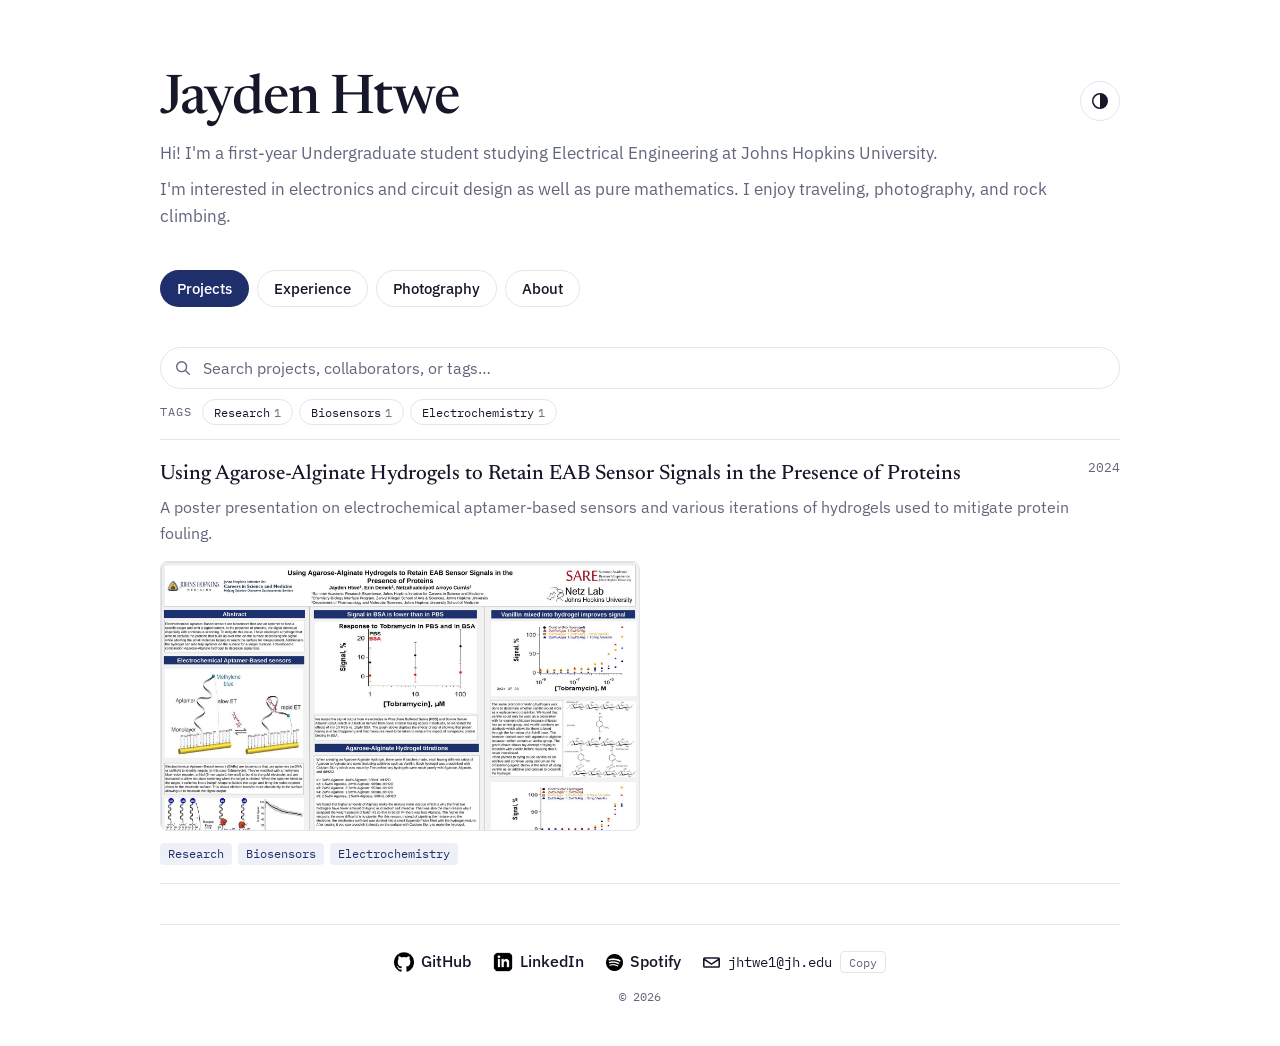
==== commit efea58f7: "search bar" ====
--- a/index.html
+++ b/index.html
@@ -54,8 +54,15 @@
   <!-- projects -->
   <main>
     <section class="panel" id="projects" role="tabpanel" aria-labelledby="tab-projects">
-      <div class="filters" id="filters" role="group" aria-label="Filter projects by topic"></div>
-      <article class="item project" data-project="hydrogel-eab" tabindex="0" role="button" aria-label="Open Using Agarose-Alginate Hydrogels to Retain EAB Sensor Signals in the Presence of Proteins">
+      <div class="search">
+        <div class="search-box">
+          <svg viewBox="0 0 20 20" aria-hidden="true"><circle cx="8.5" cy="8.5" r="5.5" fill="none" stroke="currentColor" stroke-width="1.5"/><path d="M13 13l4 4" fill="none" stroke="currentColor" stroke-width="1.5" stroke-linecap="round"/></svg>
+          <input id="search-input" type="text" placeholder="Search projects, collaborators, or tags…" autocomplete="off" spellcheck="false" aria-label="Search projects, collaborators, or tags">
+          <button class="search-clear" id="search-clear" type="button" aria-label="Clear search" hidden>×</button>
+        </div>
+        <div class="filters" id="filters" role="group" aria-label="Filter projects by topic"></div>
+      </div>
+      <article class="item project" data-project="hydrogel-eab" data-collab="Erin Demek, Netzahualcóyotl Arroyo Currás" tabindex="0" role="button" aria-label="Open Using Agarose-Alginate Hydrogels to Retain EAB Sensor Signals in the Presence of Proteins">
         <h3>Using Agarose-Alginate Hydrogels to Retain EAB Sensor Signals in the Presence of Proteins<span class="arrow" aria-hidden="true">→</span></h3>
         <span class="meta">2024</span>
         <p>A poster presentation on electrochemical aptamer-based sensors and various iterations of hydrogels used to mitigate protein fouling.</p>
@@ -84,7 +91,7 @@
       <h2>Using Agarose-Alginate Hydrogels to Retain EAB Sensor Signals in the Presence of Proteins</h2>
       <p class="lede">A poster presentation on electrochemical aptamer-based sensors and various iterations of hydrogels used to mitigate protein fouling.</p>
       <p class="byline">Jayden Htwe, Erin Demek, Netzahualcóyotl Arroyo Currás · Netz Lab, Johns Hopkins University · Summer Academic Research Experience (SARE)</p>
-      <div class="tags"><span>Research</span><span>Biosensors</span><span>Electrochemistry</span><span>Hydrogels</span></div>
+      <div class="tags"><span>Research</span><span>Biosensors</span><span>Electrochemistry</span></div>
       <figure class="shot-img" role="button" tabindex="0" data-lightbox="poster" data-caption="Using Agarose-Alginate Hydrogels to Retain EAB Sensor Signals in the Presence of Proteins" aria-label="View the full poster">
         <img data-img="poster" alt="Research poster: Using Agarose-Alginate Hydrogels to Retain EAB Sensor Signals in the Presence of Proteins">
         <figcaption>Click to view the full poster</figcaption>
@@ -187,14 +194,18 @@
         </figure>
 
         <figure class="photo folder" tabindex="0" role="button" aria-label="Open album: Switzerland · July 2023">
-          <img src="" alt="Switzerland · July 2023" loading="lazy">
+          <img src="images/photography/switzerland/IMG_E8220.jpeg" alt="Switzerland · July 2023" loading="lazy">
           <figcaption>Switzerland · July 2023</figcaption>
           <div class="folder-photos">
             <img src="images/photography/switzerland/IMG_7959.jpg" alt="Bern, Switzerland" loading="lazy">
+            <img src="images/photography/switzerland/IMG_7968.jpg" alt="Bern, Switzerland" loading="lazy">
+            <img src="images/photography/switzerland/IMG_7977.jpg" alt="The Aare from Bern, Switzerland" loading="lazy">
             <img src="images/photography/switzerland/untereschleuse.jpeg" alt="Untere Schleuse, Thun" loading="lazy">
-            <img src="images/photography/switzerland/iseltwald.jpeg" alt="Iseltwald, Switzerland" loading="lazy">
-            <img src="images/photography/switzerland" alt="" loading="lazy">
-            <img src="images/photography/switzerland" alt="" loading="lazy">
+            <img src="images/photography/switzerland/IMG_8270.JPG" alt="Eiger, Grindelwald" loading="lazy">
+            <img src="images/photography/switzerland/IMG_E8159.jpeg" alt="Jungfraujoch, Grindelwald" loading="lazy">
+            <img src="images/photography/switzerland/IMG_E8220.jpeg" alt="Brienzer Rothorn" loading="lazy">
+            <img src="images/photography/switzerland/iseltwald.jpeg" alt="Brienzersee from Iseltwald, Switzerland" loading="lazy">
+            
           </div>
         </figure>
   
--- a/style.css
+++ b/style.css
@@ -92,7 +92,25 @@
 .item.project:hover .preview img { transform: scale(1.03); }
 .preview .ph { width: 100%; height: 100%; display: grid; place-items: center; font-family: var(--mono); font-size: 0.78rem; color: var(--muted); }
 .item.project:hover .preview { border-color: var(--accent); }
-.filters { display: flex; flex-wrap: wrap; align-items: center; gap: 6px; margin-bottom: 14px; }
+.search { display: flex; flex-direction: column; gap: 10px; margin-bottom: 14px; }
+.search-box { position: relative; display: flex; align-items: center; }
+.search-box > svg { position: absolute; left: 14px; width: 18px; height: 18px; color: var(--muted); pointer-events: none; }
+.search-box input {
+  width: 100%; box-sizing: border-box;
+  font: 1rem var(--body); color: var(--ink);
+  padding: 10px 42px; border: 1px solid var(--line); border-radius: 999px; background: var(--bg);
+  transition: border-color .2s, box-shadow .2s;
+}
+.search-box input::placeholder { color: var(--muted); }
+.search-box input:focus { outline: none; border-color: var(--accent); box-shadow: 0 0 0 3px var(--accent-soft); }
+.search-clear {
+  position: absolute; right: 8px; width: 28px; height: 28px; border-radius: 50%;
+  border: none; background: transparent; color: var(--muted);
+  font-size: 1.2rem; line-height: 1; cursor: pointer; transition: color .2s, background .2s;
+}
+.search-clear:hover { color: var(--accent); background: var(--accent-soft); }
+.search-clear:focus-visible { outline: 2px solid var(--accent); outline-offset: 2px; }
+.filters { display: flex; flex-wrap: wrap; align-items: center; gap: 6px; }
 .filters .f-label { font-family: var(--mono); font-size: 0.72rem; text-transform: uppercase; letter-spacing: 0.08em; color: var(--muted); margin-right: 4px; }
 .filter {
   font: 0.78rem var(--mono); padding: 4px 11px; border-radius: 999px;
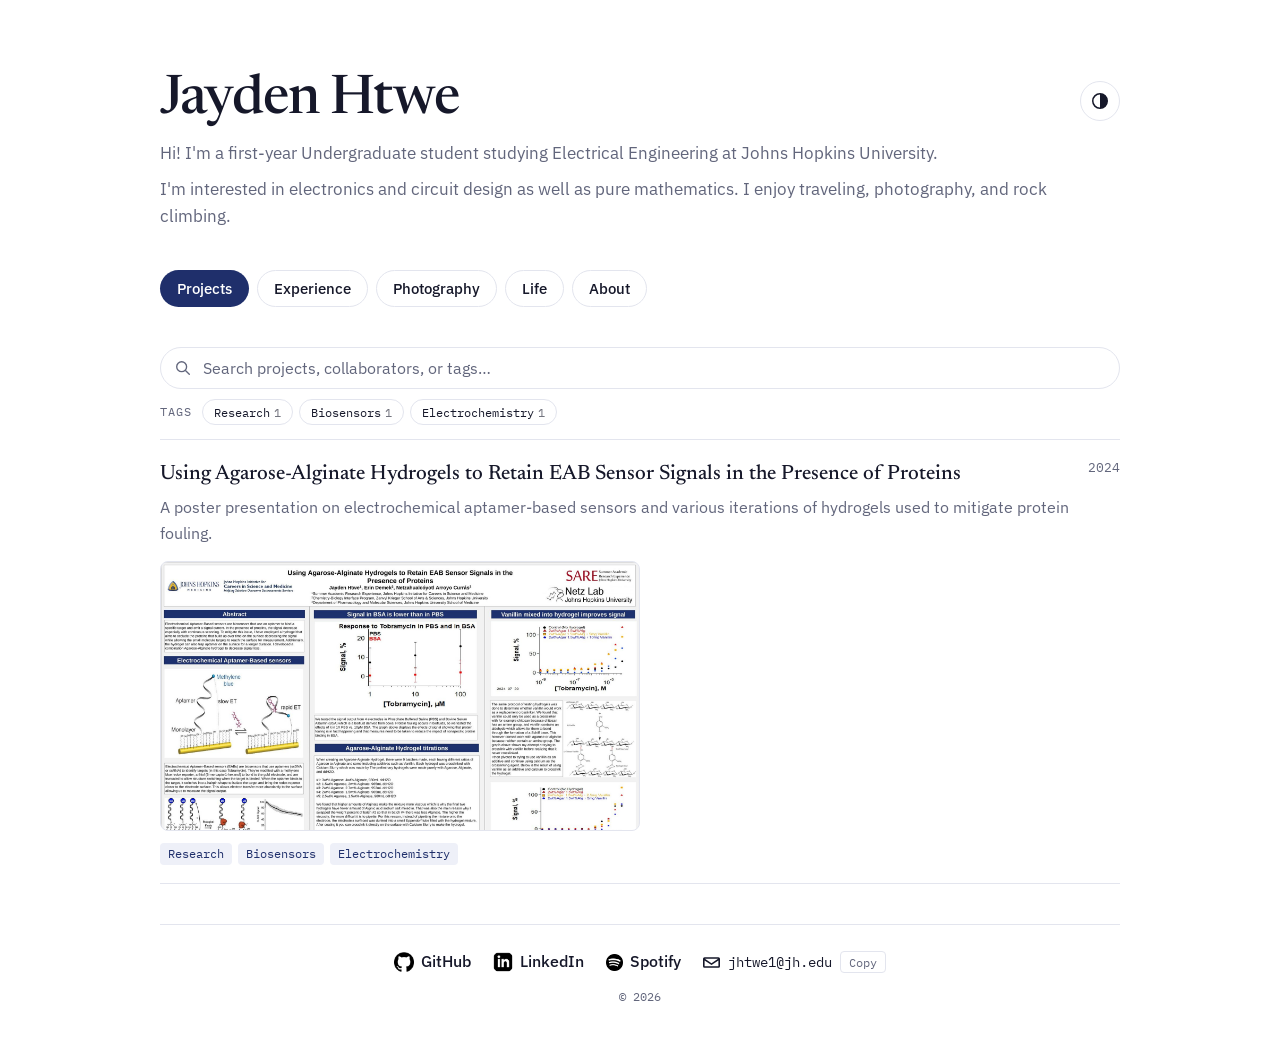
==== commit b033f13f: "life section + videos" ====
--- a/index.html
+++ b/index.html
@@ -48,6 +48,7 @@
     <button role="tab" id="tab-projects" aria-controls="projects" aria-selected="true">Projects</button>
     <button role="tab" id="tab-experience" aria-controls="experience" aria-selected="false">Experience</button>
     <button role="tab" id="tab-photography" aria-controls="photography" aria-selected="false">Photography</button>
+    <button role="tab" id="tab-life" aria-controls="life" aria-selected="false">Life</button>
     <button role="tab" id="tab-about" aria-controls="about" aria-selected="false">About</button>
   </nav>
 
@@ -124,6 +125,19 @@
 
       <article class="tl">
         <div class="tl-body">
+          <p class="tl-date">Mar 2025 · May 2025</p>
+          <h3>Eastern Tech 154 Pit Crew</h3>
+          <p class="tl-org">DC Electric Vehicle Grand Prix · Essex, MD</p>
+          <p>Helped adjust the car body to reduce air drag and improve car performance.</p>
+          <p>Provided strategy advice to the driver during laps.</p>
+          <p>Ensured driver safety and facilitated efficient driver swaps during stoppages.</p>
+          <p>Best Car Graphics Award May 3, 2025</p>
+        </div>
+        <figure class="tl-img logo"><img data-img="dcevgp" alt="DC Electric Vehicle Grand Prix"></figure>
+      </article>
+
+      <article class="tl">
+        <div class="tl-body">
           <p class="tl-date">Jun 2024 · Aug 2024</p>
           <h3>Research Intern</h3>
           <p class="tl-org">Netz Lab · Baltimore, MD</p>
@@ -137,10 +151,10 @@
           <p class="tl-date">Sep 2022 · May 2026</p>
           <h3>Eastern Tech 5839B Journalist</h3>
           <p class="tl-org">Vex V5 Robotics · Essex, MD</p>
-          <p>Logged entries for CAD designs, code, and game strategy. </p>
+          <p>Logged entries for CAD designs, code, and game strategy.</p>
           <p>Innovate Award at Calvert Hall Cardinal Classic 2025-2026</p>
         </div>
-        <figure class="tl-img logo"><img data-img="vex" alt="Eastern Technical High School"></figure>
+        <figure class="tl-img logo"><img data-img="vex" alt="Eastern Tech Vex Robotics"></figure>
       </article>
     </section>
 
@@ -212,6 +226,44 @@
       </div>
     </section>
 
+    <!-- life -->
+<section class="panel" id="life" role="tabpanel" aria-labelledby="tab-life" hidden>
+  <p class="label">Life</p>
+
+  <article class="tl life">
+    <div class="tl-body">
+      <p class="tl-date">Nov 19, 2026</p>
+      <h3>Fortnite Pirate Token</h3>
+      <p>'1/137,500 is impossible' but that's how losers think</p>
+    </div>
+    <div class="life-media">
+      <video controls playsinline preload="metadata">
+        <source src="images/life/pirate-token.mp4" type="video/mp4">
+      </video>
+    </div>
+  </article>
+
+  <article class="tl life">
+    <div class="tl-body">
+      <p class="tl-date">May 14, 2026</p>
+      <h3>Deuce-Caboose Incident</h3>
+      <p>Optional description.</p>
+    </div>
+    <div class="life-media multi">
+      <video controls playsinline preload="metadata">
+        <source src="images/life/IMG_3038.MOV" type="video/mp4">
+      </video>
+      <video controls playsinline preload="metadata">
+        <source src="images/life/IMG_3039.MOV" type="video/mp4">
+      </video>
+      <video controls playsinline preload="metadata">
+        <source src="images/life/IMG_3040.MOV" type="video/mp4">
+      </video>
+    </div>
+  </article>
+</section>
+
+
     <!-- about -->
     <section class="panel prose" id="about" role="tabpanel" aria-labelledby="tab-about" hidden>
       <p class="label">About</p>
@@ -223,10 +275,11 @@
         <div class="skill"><span class="glyph has-img" aria-hidden="true"><img src="images/about/java.png" alt=""></span><span class="skill-text"><span class="skill-name">Java</span><span class="skill-kind">Language</span></span></div>
         <div class="skill"><span class="glyph has-img" aria-hidden="true"><img src="images/about/matlab.png" alt=""></span><span class="skill-text"><span class="skill-name">MATLAB</span><span class="skill-kind">Language</span></span></div>
         <div class="skill"><span class="glyph has-img" aria-hidden="true"><img src="images/about/html.jpg" alt=""></span><span class="skill-text"><span class="skill-name">HTML</span><span class="skill-kind">Language</span></span></div>
-        <div class="skill"><span class="glyph has-img" aria-hidden="true"><img src="images/about/excel.png" alt=""></span><span class="skill-text"><span class="skill-name">Microsoft Excel</span><span class="skill-kind">Application</span></span></div>
+        <div class="skill"><span class="glyph has-img" aria-hidden="true"><img src="images/about/excel.png" alt=""></span><span class="skill-text"><span class="skill-name">Microsoft Excel</span><span class="skill-kind">Spreadsheet Software</span></span></div>
         <div class="skill cert" role="button" tabindex="0" data-lightbox="cert-autocad" data-caption="Autodesk Certified User: AutoCAD · February 24, 2026" aria-label="View AutoCAD certification"><span class="glyph has-img" aria-hidden="true"><img src="images/about/autocad.png" alt=""></span><span class="skill-text"><span class="skill-name">AutoCAD</span><span class="skill-kind">CAD · <span class="cert-chip">Certified</span></span></span></div>
         <div class="skill cert" role="button" tabindex="0" data-lightbox="cert-inventor" data-caption="Autodesk Certified User: Inventor · March 14, 2025" aria-label="View Autodesk Inventor certification"><span class="glyph has-img" aria-hidden="true"><img src="images/about/inventor.png" alt=""></span><span class="skill-text"><span class="skill-name">Autodesk Inventor</span><span class="skill-kind">3D CAD · <span class="cert-chip">Certified</span></span></span></div>
-        <div class="skill"><span class="glyph has-img" aria-hidden="true"><img src="images/about/blender.png" alt=""></span><span class="skill-text"><span class="skill-name">Blender</span><span class="skill-kind">3D Modeling</span></span></div>
+        <div class="skill"><span class="glyph has-img" aria-hidden="true"><img src="images/about/blender.png" alt=""></span><span class="skill-text"><span class="skill-name">Blender</span><span class="skill-kind">3D Modeling/ Rigging</span></span></div>
+        <div class="skill"><span class="glyph has-img" aria-hidden="true"><img src="images/about/ltspice.png" alt=""></span><span class="skill-text"><span class="skill-name">LTspice</span><span class="skill-kind">Circuit Software</span></span></div>
       </div>
     </section>
   </main>
--- a/style.css
+++ b/style.css
@@ -1,4 +1,4 @@
-/* Base reset */
+/* base reset */
 html { -webkit-text-size-adjust: 100%; }
 body { margin: 0; }
 img { max-width: 100%; }
@@ -150,7 +150,7 @@
 .detail-links a:hover { background: var(--accent); color: var(--bg); }
 .detail-links a:focus-visible { outline: 2px solid var(--accent); outline-offset: 3px; }
 
-/* Experience timeline */
+/* experience timeline */
 .tl {
   position: relative;
   display: grid; grid-template-columns: minmax(0, 1fr) 200px; gap: 12px 24px;
@@ -184,6 +184,39 @@
   .tl-img { max-width: 320px; }
 }
 
+/* life timeline (builds on .tl) */
+.tl.life { grid-template-columns: minmax(0, 1fr) minmax(0, 340px); }
+.life-media { display: flex; flex-direction: column; gap: 10px; min-width: 0; }
+.life-media.multi { display: grid; grid-template-columns: 1fr 1fr; }
+.life-media img, .life-media video {
+  display: block; width: 100%; height: auto; box-sizing: border-box;
+  border: 1px solid var(--line); border-radius: 8px; background: var(--accent-soft);
+}
+.life-media.multi img { height: 100%; aspect-ratio: 4 / 3; object-fit: cover; }
+.life-media img { cursor: zoom-in; transition: filter .2s; }
+.life-media img:hover { filter: brightness(1.05); }
+.life-media img:focus-visible { outline: 2px solid var(--accent); outline-offset: 3px; }
+@media (max-width: 700px) {
+  .tl.life { grid-template-columns: minmax(0, 1fr); }
+}
+/* zig-zag timeline */
+@media (min-width: 861px) {
+  #life .tl.life {
+    width: 50%; box-sizing: border-box;
+    grid-template-columns: minmax(0, 1fr);
+    padding-left: 0; padding-right: 40px;
+  }
+  /* odd entries: left of the rail */
+  #life .tl.life:nth-of-type(odd)::before { left: auto; right: -1px; }
+  #life .tl.life:nth-of-type(odd)::after { left: auto; right: -7px; }
+  /* even entries: right of the rail */
+  #life .tl.life:nth-of-type(even) {
+    margin-left: 50%; padding-left: 40px; padding-right: 0;
+  }
+  #life .tl.life:nth-of-type(even)::before { left: -1px; }
+  #life .tl.life:nth-of-type(even)::after { left: -7px; }
+}
+
 .preview img { object-position: top center; }
 .byline { font-size: 0.9rem; color: var(--muted); }
 .shot-img { margin: 0; cursor: zoom-in; border: 1px solid var(--line); border-radius: 8px; overflow: hidden; background: var(--bg); transition: border-color .2s; }
@@ -307,7 +340,7 @@
 }
 .folder-badge svg { width: 12px; height: 12px; fill: none; stroke: currentColor; stroke-width: 1.3; }
 
-/* Album hover highlight */
+/* album hover highlight */
 .photo.folder {
   transition: transform .25s cubic-bezier(.2,.7,.2,1), box-shadow .25s ease;
 }
